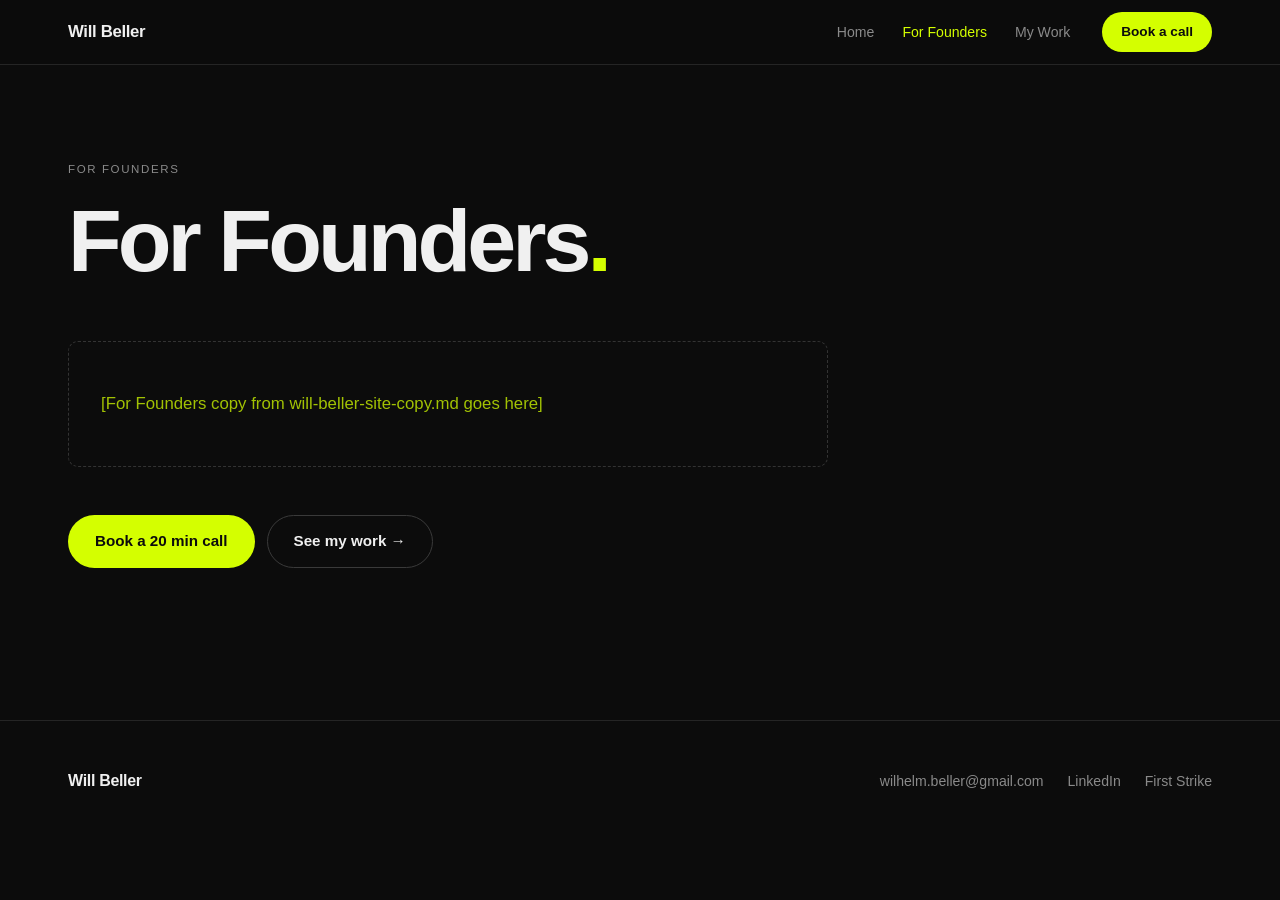
==== for-founders.html @ 4aec3b42 "Add Home and For Founders pages, move portfolio to My Work - Restore the portfolio from the live Net" ====
<!DOCTYPE html>
<html lang="en-GB">
<head>
  <meta charset="UTF-8">
  <meta name="viewport" content="width=device-width, initial-scale=1.0">
  <title>For Founders | Will Beller</title>
  <link rel="stylesheet" href="site.css">
  <style>
    .page {
      padding: 96px 0 112px;
    }

    .eyebrow {
      font-size: 0.72rem;
      text-transform: uppercase;
      letter-spacing: 0.14em;
      color: var(--muted);
      margin-bottom: 20px;
    }

    .page h1 {
      font-size: clamp(2.6rem, 8vw, 5.5rem);
      font-weight: 800;
      letter-spacing: -0.045em;
      line-height: 0.98;
    }

    .page h1 span { color: var(--accent); }

    /* Holds the For Founders copy until will-beller-site-copy.md is added */
    .copy-placeholder {
      margin-top: 56px;
      max-width: 760px;
      padding: 48px 32px;
      border: 1px dashed #333;
      border-radius: var(--radius);
      font-size: 1.05rem;
      line-height: 1.7;
    }

    .cta-row {
      display: flex;
      gap: 12px;
      flex-wrap: wrap;
      margin-top: 48px;
    }

    @media (max-width: 700px) {
      .page { padding: 64px 0 80px; }
      .copy-placeholder { padding: 32px 20px; }
    }
  </style>
</head>
<body>

<nav class="site-nav" aria-label="Main">
  <div class="site-nav-inner">
    <a class="site-logo" href="index.html">Will Beller</a>
    <ul class="site-links">
      <li><a href="index.html">Home</a></li>
      <li><a href="for-founders.html" aria-current="page">For Founders</a></li>
      <li><a href="work.html">My Work</a></li>
    </ul>
    <!-- TODO: booking link -->
    <a class="btn btn-primary btn-sm" href="#">Book a call</a>
  </div>
</nav>

<main class="page">
  <div class="wrap">
    <p class="eyebrow">For Founders</p>
    <h1>For Founders<span>.</span></h1>

    <div class="copy-placeholder">
      <p class="ph">[For Founders copy from will-beller-site-copy.md goes here]</p>
    </div>

    <div class="cta-row">
      <!-- TODO: booking link -->
      <a class="btn btn-primary" href="#">Book a 20 min call</a>
      <a class="btn btn-ghost" href="work.html">See my work &rarr;</a>
    </div>
  </div>
</main>

<footer class="site-footer">
  <div class="wrap">
    <span class="footer-name">Will Beller</span>
    <ul class="footer-links">
      <li><a href="mailto:wilhelm.beller@gmail.com">wilhelm.beller@gmail.com</a></li>
      <!-- TODO: LinkedIn and First Strike links -->
      <li><a href="#">LinkedIn</a></li>
      <li><a href="#">First Strike</a></li>
    </ul>
  </div>
</footer>

</body>
</html>
---- site.css ----
/* Shared styles for every page: tokens, site nav, buttons, footer. */

:root {
  --bg: #0c0c0c;
  --surface: #161616;
  --border: #252525;
  --text: #f0f0f0;
  --muted: #8a8a8a;
  --accent: #d4ff00;
  --accent-ink: #0c0c0c;
  --radius: 10px;
  --max: 1240px;
  --gutter: 48px;
}

* { box-sizing: border-box; margin: 0; padding: 0; }

html { scroll-behavior: smooth; }

body {
  background: var(--bg);
  color: var(--text);
  font-family: -apple-system, BlinkMacSystemFont, 'Segoe UI', sans-serif;
  line-height: 1.5;
  -webkit-font-smoothing: antialiased;
}

a { color: inherit; }

.wrap {
  max-width: var(--max);
  margin: 0 auto;
  padding: 0 var(--gutter);
}

/* ── Site nav ── */
.site-nav {
  position: sticky;
  top: 0;
  z-index: 200;
  background: rgba(12,12,12,0.92);
  backdrop-filter: blur(12px);
  -webkit-backdrop-filter: blur(12px);
  border-bottom: 1px solid var(--border);
}

.site-nav-inner {
  max-width: var(--max);
  margin: 0 auto;
  padding: 0 var(--gutter);
  height: 64px;
  display: flex;
  align-items: center;
  gap: 32px;
}

.site-logo {
  font-weight: 700;
  font-size: 1.05rem;
  letter-spacing: -0.02em;
  text-decoration: none;
  margin-right: auto;
}

.site-links {
  display: flex;
  align-items: center;
  gap: 28px;
  list-style: none;
}

.site-links a {
  font-size: 0.88rem;
  color: var(--muted);
  text-decoration: none;
  transition: color 0.15s;
}

.site-links a:hover { color: var(--text); }
.site-links a[aria-current="page"] { color: var(--accent); }

/* ── Buttons ── */
.btn {
  display: inline-flex;
  align-items: center;
  justify-content: center;
  gap: 8px;
  padding: 14px 26px;
  border-radius: 100px;
  font-size: 0.95rem;
  font-weight: 600;
  text-decoration: none;
  border: 1px solid transparent;
  transition: transform 0.15s, background 0.15s, border-color 0.15s;
  white-space: nowrap;
}

.btn:hover { transform: translateY(-1px); }

.btn-primary { background: var(--accent); color: var(--accent-ink); }
.btn-primary:hover { background: #e2ff4d; }

.btn-ghost { border-color: #3a3a3a; color: var(--text); }
.btn-ghost:hover { border-color: var(--text); }

.btn-sm { padding: 9px 18px; font-size: 0.85rem; }

/* ── Footer ── */
.site-footer {
  border-top: 1px solid var(--border);
  padding: 48px 0 56px;
  margin-top: 40px;
}

.site-footer .wrap {
  display: flex;
  justify-content: space-between;
  align-items: center;
  gap: 24px;
  flex-wrap: wrap;
}

.footer-name { font-weight: 700; letter-spacing: -0.02em; }

.footer-links {
  display: flex;
  gap: 24px;
  flex-wrap: wrap;
  list-style: none;
}

.footer-links a {
  color: var(--muted);
  font-size: 0.88rem;
  text-decoration: none;
}

.footer-links a:hover { color: var(--accent); }

/* Placeholder text still waiting on real copy or figures */
.ph { color: var(--accent); opacity: 0.75; }

@media (max-width: 700px) {
  :root { --gutter: 16px; }

  .site-nav-inner {
    height: auto;
    padding-top: 12px;
    padding-bottom: 12px;
    flex-wrap: wrap;
    row-gap: 10px;
    column-gap: 16px;
  }

  .site-links {
    order: 3;
    width: 100%;
    gap: 22px;
  }

  .site-links a { font-size: 0.85rem; }
}

@media (prefers-reduced-motion: reduce) {
  html { scroll-behavior: auto; }
  *, *::before, *::after { transition: none !important; animation: none !important; }
}
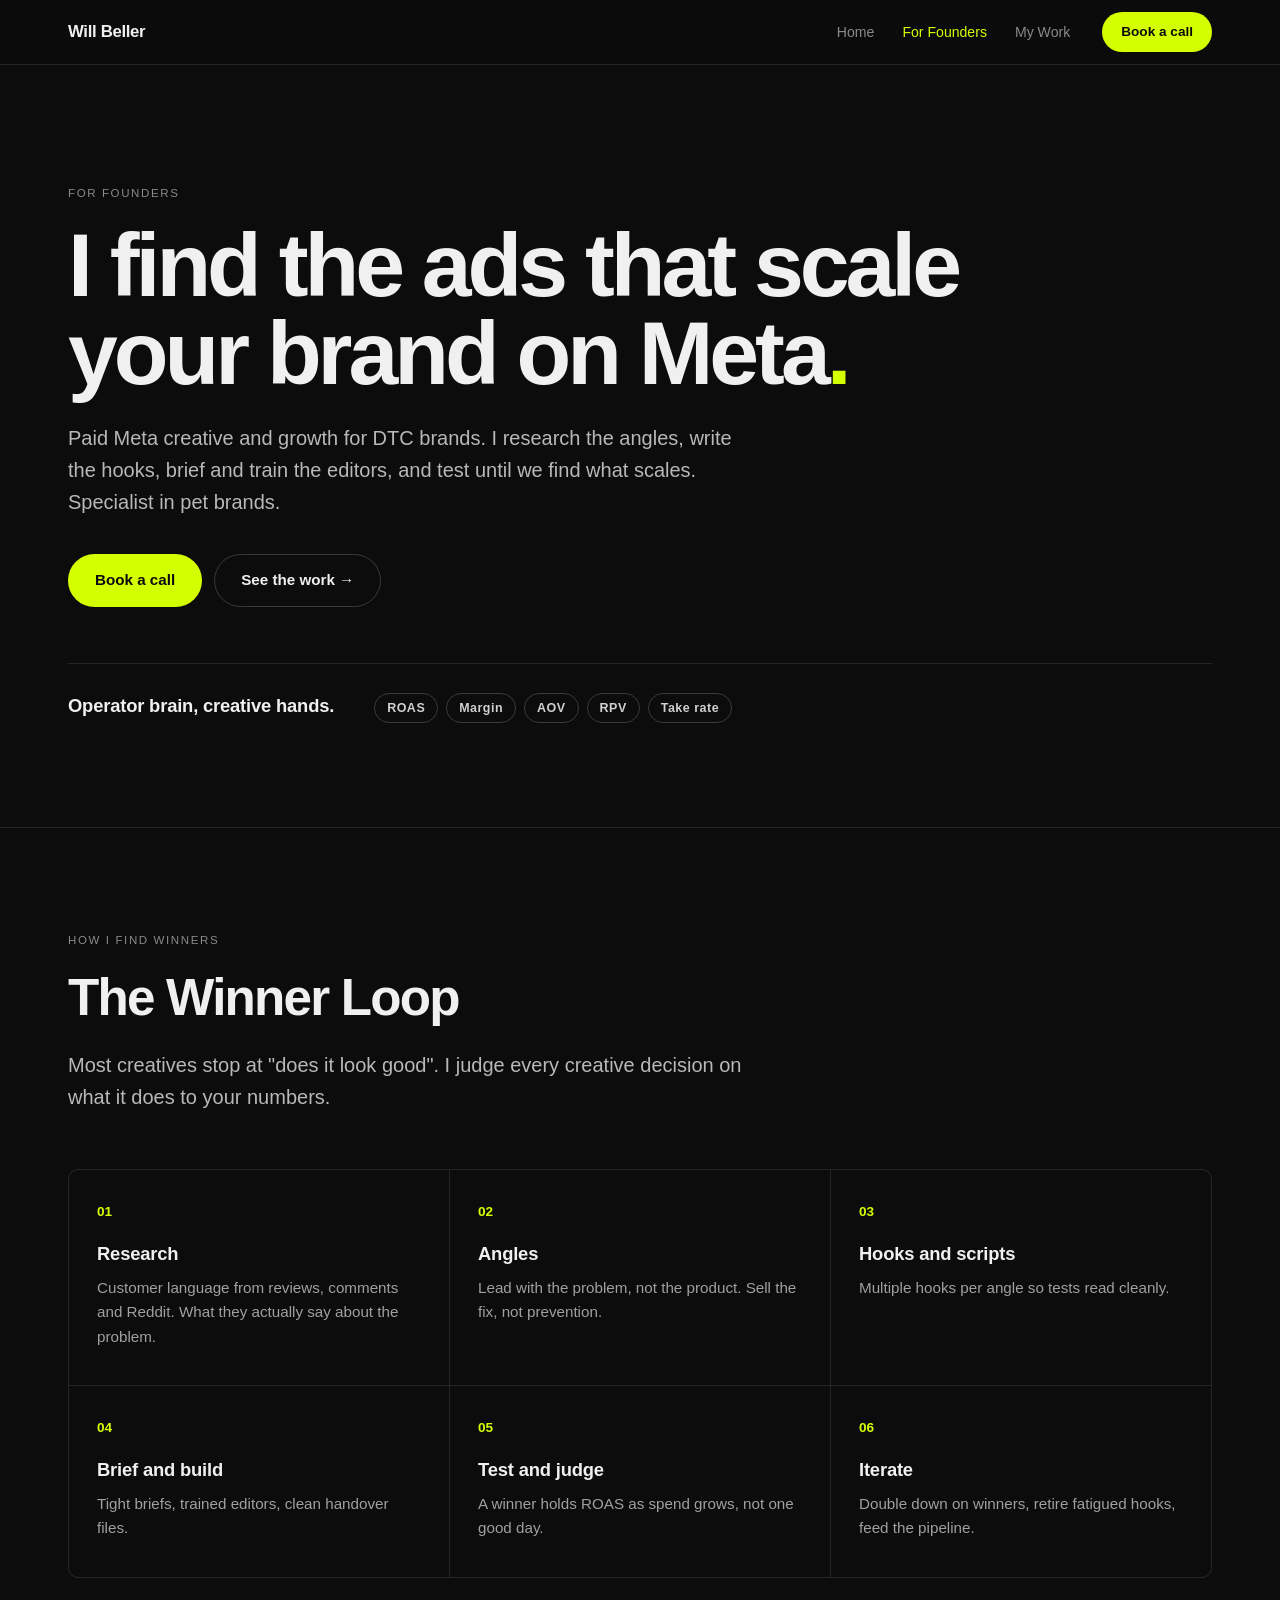
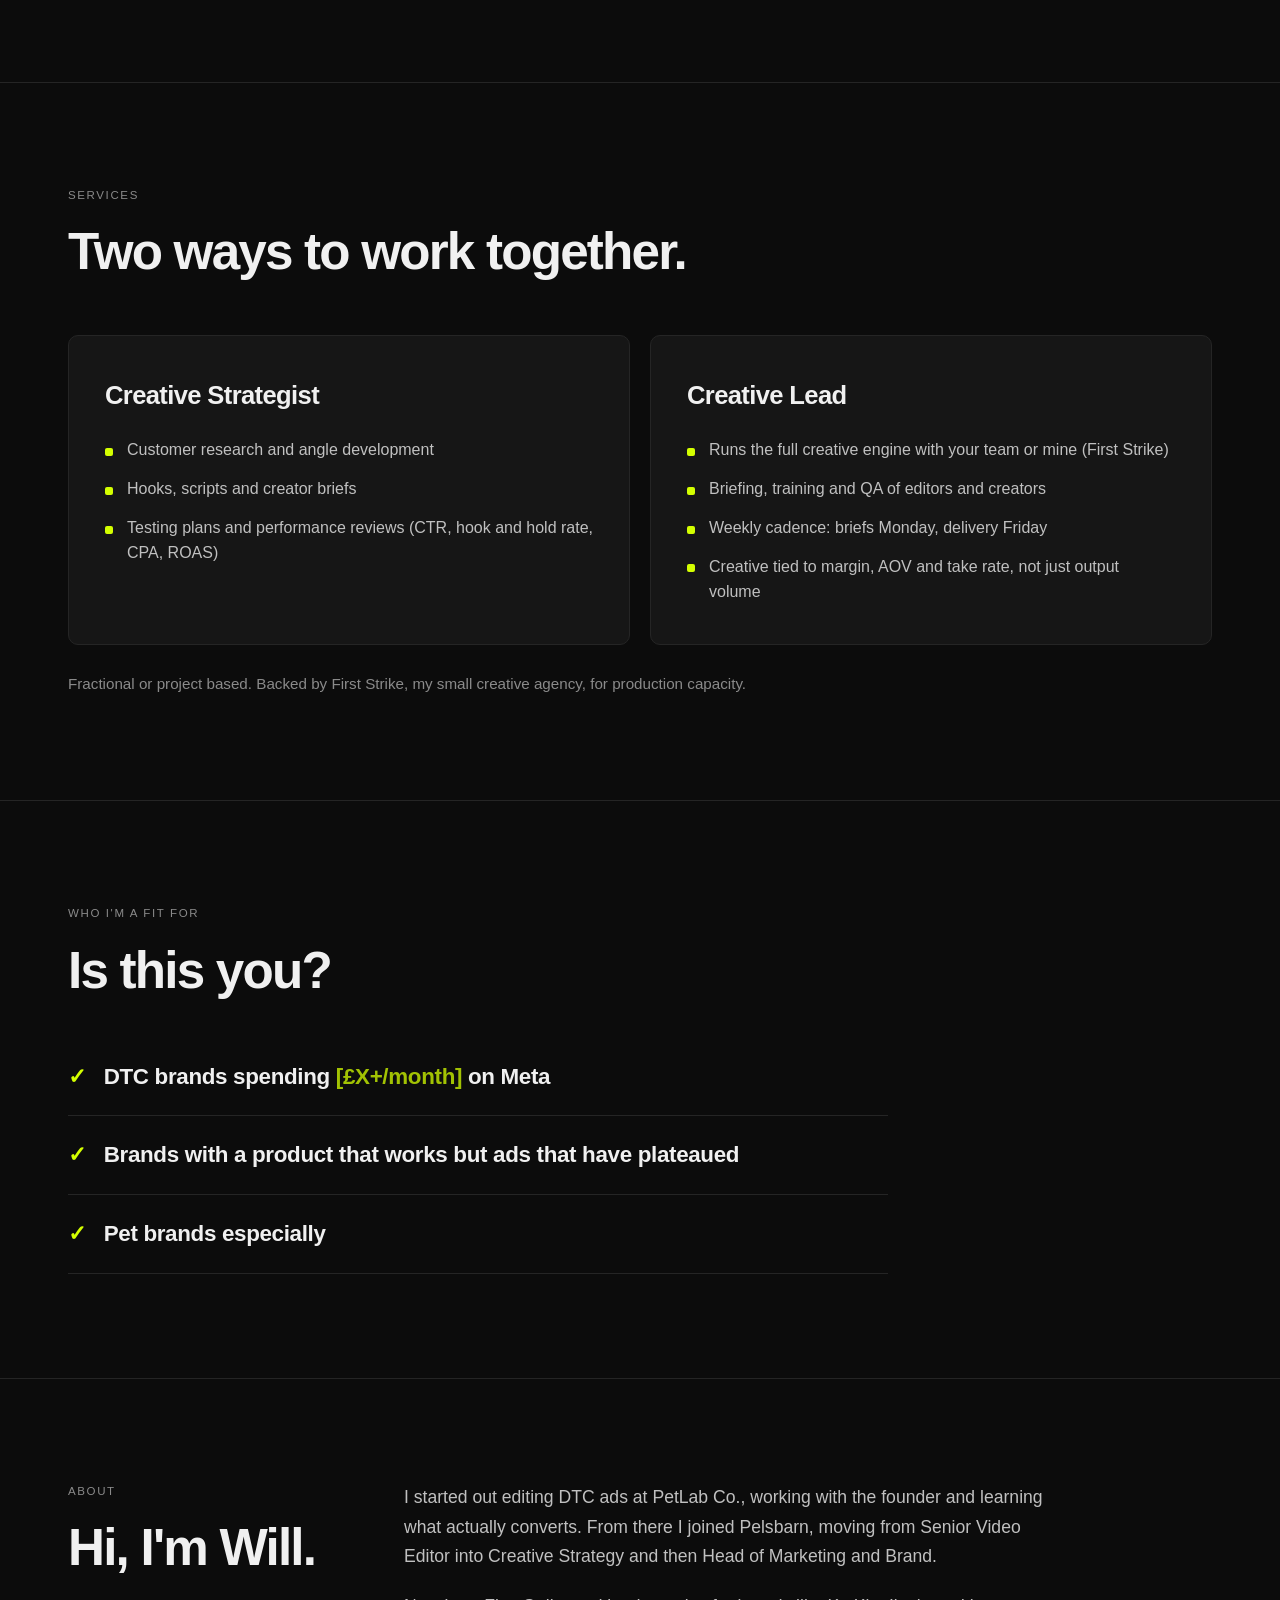
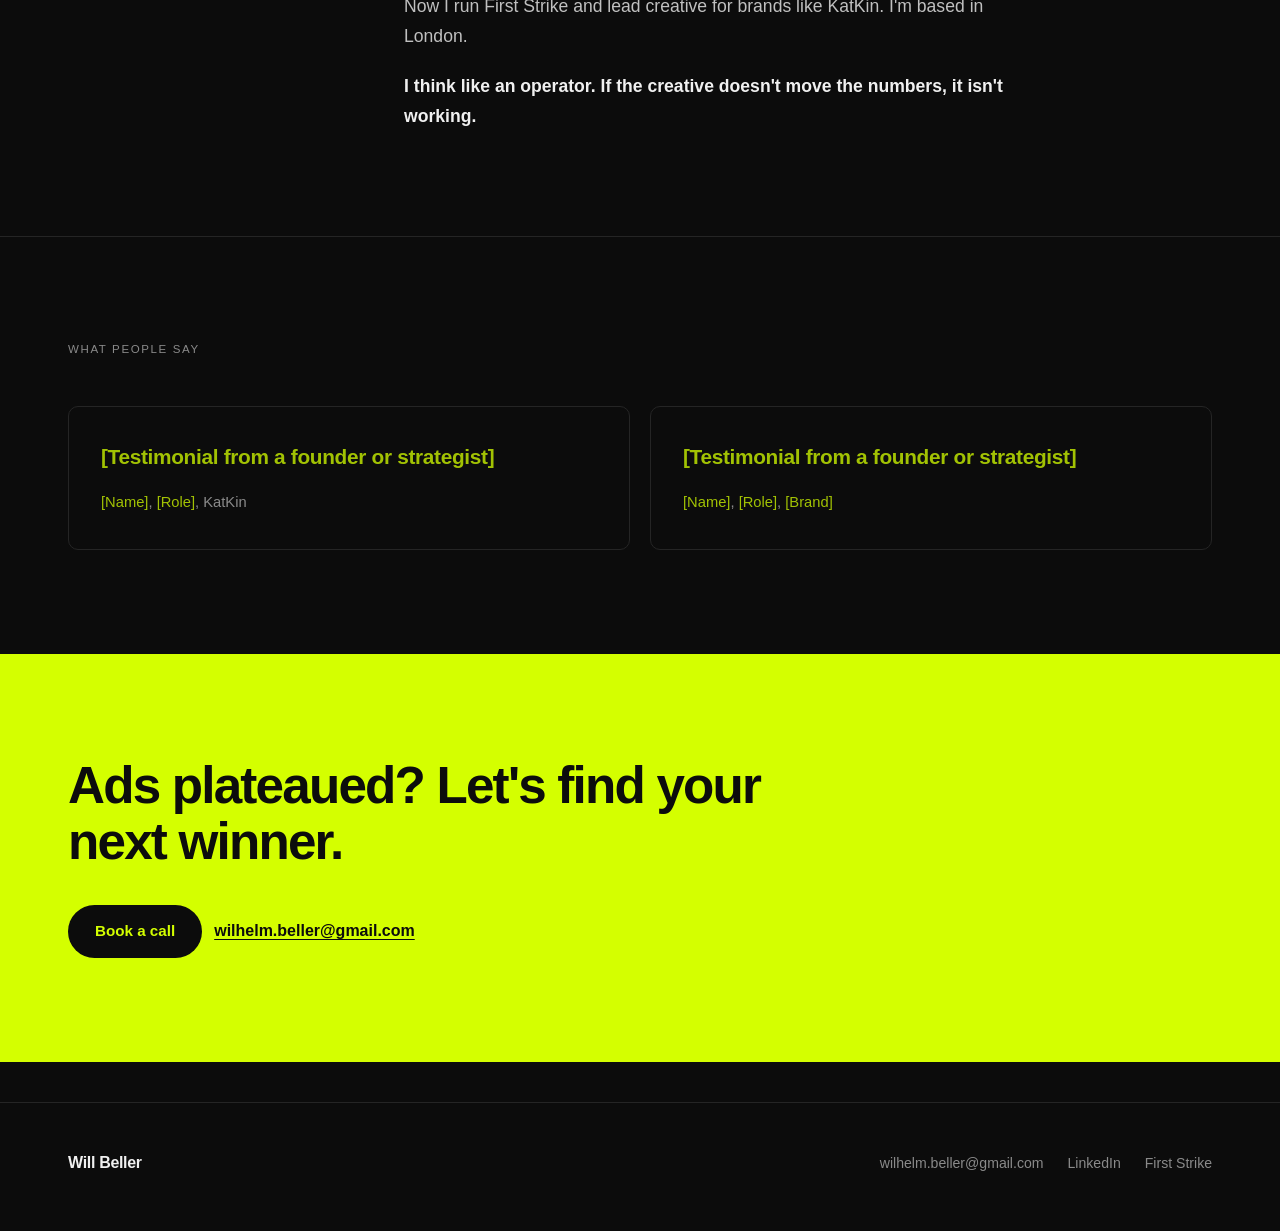
==== commit b928e870: "Build out For Founders page from the site brief Co-Authored-By: Claude Opus 5.5 <noreply@anthropic.c" ====
--- a/for-founders.html
+++ b/for-founders.html
@@ -4,11 +4,11 @@
   <meta charset="UTF-8">
   <meta name="viewport" content="width=device-width, initial-scale=1.0">
   <title>For Founders | Will Beller</title>
+  <meta name="description" content="Paid Meta creative and growth for DTC brands. Creative Strategist and Creative Lead, specialist in pet brands.">
   <link rel="stylesheet" href="site.css">
   <style>
-    .page {
-      padding: 96px 0 112px;
-    }
+    section { padding: 104px 0; }
+    section + section { border-top: 1px solid var(--border); }
 
     .eyebrow {
       font-size: 0.72rem;
@@ -18,36 +18,276 @@
       margin-bottom: 20px;
     }
 
-    .page h1 {
-      font-size: clamp(2.6rem, 8vw, 5.5rem);
-      font-weight: 800;
-      letter-spacing: -0.045em;
-      line-height: 0.98;
-    }
-
-    .page h1 span { color: var(--accent); }
-
-    /* Holds the For Founders copy until will-beller-site-copy.md is added */
-    .copy-placeholder {
-      margin-top: 56px;
-      max-width: 760px;
-      padding: 48px 32px;
-      border: 1px dashed #333;
-      border-radius: var(--radius);
-      font-size: 1.05rem;
-      line-height: 1.7;
+    .big {
+      font-size: clamp(2rem, 5vw, 3.2rem);
+      font-weight: 700;
+      letter-spacing: -0.035em;
+      line-height: 1.08;
+      max-width: 880px;
+    }
+
+    .lead {
+      margin-top: 24px;
+      font-size: clamp(1.05rem, 2vw, 1.25rem);
+      color: #b8b8b8;
+      max-width: 680px;
+      line-height: 1.6;
     }
 
     .cta-row {
       display: flex;
       gap: 12px;
       flex-wrap: wrap;
+      margin-top: 36px;
+    }
+
+    /* ── Hero ── */
+    .hero { padding: 120px 0 104px; }
+
+    .hero h1 {
+      font-size: clamp(2.6rem, 7.5vw, 5.6rem);
+      font-weight: 800;
+      letter-spacing: -0.045em;
+      line-height: 0.98;
+      max-width: 1000px;
+    }
+
+    .hero h1 span { color: var(--accent); }
+
+    .diff {
+      margin-top: 56px;
+      padding-top: 28px;
+      border-top: 1px solid var(--border);
+      display: flex;
+      gap: 12px 40px;
+      flex-wrap: wrap;
+      align-items: baseline;
+    }
+
+    .diff strong {
+      font-size: 1.15rem;
+      letter-spacing: -0.01em;
+    }
+
+    .metrics {
+      display: flex;
+      gap: 8px;
+      flex-wrap: wrap;
+      list-style: none;
+    }
+
+    .metrics li {
+      font-size: 0.78rem;
+      font-weight: 600;
+      letter-spacing: 0.04em;
+      padding: 5px 12px;
+      border-radius: 100px;
+      border: 1px solid #3a3a3a;
+      color: #d0d0d0;
+    }
+
+    /* ── The Winner Loop ── */
+    .loop {
+      margin-top: 56px;
+      display: grid;
+      grid-template-columns: repeat(3, 1fr);
+      gap: 1px;
+      background: var(--border);
+      border: 1px solid var(--border);
+      border-radius: var(--radius);
+      overflow: hidden;
+      list-style: none;
+      counter-reset: step;
+    }
+
+    .loop li {
+      background: var(--bg);
+      padding: 32px 28px 36px;
+      counter-increment: step;
+    }
+
+    .loop li::before {
+      content: counter(step, decimal-leading-zero);
+      display: block;
+      font-size: 0.85rem;
+      font-weight: 700;
+      color: var(--accent);
+      font-variant-numeric: tabular-nums;
+      margin-bottom: 18px;
+    }
+
+    .loop h3 { font-size: 1.15rem; letter-spacing: -0.01em; }
+
+    .loop p {
+      margin-top: 8px;
+      color: #a0a0a0;
+      font-size: 0.95rem;
+      line-height: 1.6;
+    }
+
+    /* ── Services ── */
+    .services {
+      margin-top: 56px;
+      display: grid;
+      grid-template-columns: 1fr 1fr;
+      gap: 20px;
+    }
+
+    .service {
+      background: var(--surface);
+      border: 1px solid var(--border);
+      border-radius: var(--radius);
+      padding: 40px 36px;
+    }
+
+    .service h3 {
+      font-size: 1.6rem;
+      letter-spacing: -0.025em;
+    }
+
+    .service ul {
+      margin-top: 24px;
+      list-style: none;
+      display: grid;
+      gap: 14px;
+    }
+
+    .service li {
+      position: relative;
+      padding-left: 22px;
+      color: #c0c0c0;
+      line-height: 1.55;
+    }
+
+    .service li::before {
+      content: "";
+      position: absolute;
+      left: 0;
+      top: 0.6em;
+      width: 8px;
+      height: 8px;
+      border-radius: 2px;
+      background: var(--accent);
+    }
+
+    .services-note {
+      margin-top: 28px;
+      color: var(--muted);
+      font-size: 0.95rem;
+    }
+
+    /* ── Fit ── */
+    .fit {
+      margin-top: 40px;
+      list-style: none;
+      display: grid;
+      gap: 0;
+      max-width: 820px;
+    }
+
+    .fit li {
+      padding: 22px 0;
+      border-bottom: 1px solid var(--border);
+      font-size: clamp(1.1rem, 2.2vw, 1.4rem);
+      font-weight: 600;
+      letter-spacing: -0.015em;
+      display: flex;
+      gap: 18px;
+      align-items: baseline;
+    }
+
+    .fit li::before {
+      content: "\2713";
+      color: var(--accent);
+      font-weight: 700;
+    }
+
+    /* ── About ── */
+    .about {
+      display: grid;
+      grid-template-columns: 280px 1fr;
+      gap: 56px;
+    }
+
+    .about-body p {
+      font-size: 1.1rem;
+      color: #c0c0c0;
+      line-height: 1.7;
+      max-width: 640px;
+    }
+
+    .about-body p + p { margin-top: 20px; }
+
+    .about-body .kicker {
+      color: var(--text);
+      font-weight: 600;
+    }
+
+    /* ── Testimonials ── */
+    .quotes {
       margin-top: 48px;
+      display: grid;
+      grid-template-columns: 1fr 1fr;
+      gap: 20px;
+    }
+
+    .quote-card {
+      border: 1px solid var(--border);
+      border-radius: var(--radius);
+      padding: 36px 32px;
+    }
+
+    .quote-card blockquote {
+      font-size: 1.3rem;
+      font-weight: 600;
+      letter-spacing: -0.015em;
+      line-height: 1.35;
+    }
+
+    .quote-card cite {
+      display: block;
+      margin-top: 20px;
+      font-style: normal;
+      color: var(--muted);
+      font-size: 0.92rem;
+    }
+
+    /* ── Final CTA ── */
+    .final {
+      background: var(--accent);
+      color: var(--accent-ink);
+      border-top: none !important;
+    }
+
+    .final .big { max-width: 760px; }
+
+    .final .btn-dark {
+      background: var(--accent-ink);
+      color: var(--accent);
+    }
+
+    .final .email {
+      font-weight: 600;
+      text-decoration: underline;
+      text-underline-offset: 3px;
+      align-self: center;
+    }
+
+    @media (max-width: 960px) {
+      .loop { grid-template-columns: repeat(2, 1fr); }
+      .about { grid-template-columns: 1fr; gap: 8px; }
     }
 
     @media (max-width: 700px) {
-      .page { padding: 64px 0 80px; }
-      .copy-placeholder { padding: 32px 20px; }
+      section { padding: 72px 0; }
+      .hero { padding: 64px 0 72px; }
+      .loop { grid-template-columns: 1fr; }
+      .loop li { padding: 26px 22px 28px; }
+      .services, .quotes { grid-template-columns: 1fr; }
+      .service { padding: 30px 24px; }
+      .quote-card { padding: 28px 24px; }
+      .cta-row .btn { flex: 1 1 100%; }
+      .final .email { flex: 1 1 100%; text-align: center; padding: 8px 0; }
     }
   </style>
 </head>
@@ -66,21 +306,152 @@
   </div>
 </nav>
 
-<main class="page">
-  <div class="wrap">
-    <p class="eyebrow">For Founders</p>
-    <h1>For Founders<span>.</span></h1>
-
-    <div class="copy-placeholder">
-      <p class="ph">[For Founders copy from will-beller-site-copy.md goes here]</p>
-    </div>
-
-    <div class="cta-row">
-      <!-- TODO: booking link -->
-      <a class="btn btn-primary" href="#">Book a 20 min call</a>
-      <a class="btn btn-ghost" href="work.html">See my work &rarr;</a>
-    </div>
-  </div>
+<main>
+
+  <!-- Hero -->
+  <section class="hero">
+    <div class="wrap">
+      <p class="eyebrow">For Founders</p>
+      <h1>I find the ads that scale your brand on Meta<span>.</span></h1>
+      <p class="lead">Paid Meta creative and growth for DTC brands. I research the angles, write the hooks, brief and train the editors, and test until we find what scales. Specialist in pet brands.</p>
+      <div class="cta-row">
+        <!-- TODO: booking link -->
+        <a class="btn btn-primary" href="#">Book a call</a>
+        <a class="btn btn-ghost" href="work.html">See the work &rarr;</a>
+      </div>
+      <div class="diff">
+        <strong>Operator brain, creative hands.</strong>
+        <ul class="metrics" aria-label="What every creative decision is judged on">
+          <li>ROAS</li>
+          <li>Margin</li>
+          <li>AOV</li>
+          <li>RPV</li>
+          <li>Take rate</li>
+        </ul>
+      </div>
+    </div>
+  </section>
+
+  <!-- Approach -->
+  <section id="approach">
+    <div class="wrap">
+      <p class="eyebrow">How I find winners</p>
+      <h2 class="big">The Winner Loop</h2>
+      <p class="lead">Most creatives stop at "does it look good". I judge every creative decision on what it does to your numbers.</p>
+      <ol class="loop">
+        <li>
+          <h3>Research</h3>
+          <p>Customer language from reviews, comments and Reddit. What they actually say about the problem.</p>
+        </li>
+        <li>
+          <h3>Angles</h3>
+          <p>Lead with the problem, not the product. Sell the fix, not prevention.</p>
+        </li>
+        <li>
+          <h3>Hooks and scripts</h3>
+          <p>Multiple hooks per angle so tests read cleanly.</p>
+        </li>
+        <li>
+          <h3>Brief and build</h3>
+          <p>Tight briefs, trained editors, clean handover files.</p>
+        </li>
+        <li>
+          <h3>Test and judge</h3>
+          <p>A winner holds ROAS as spend grows, not one good day.</p>
+        </li>
+        <li>
+          <h3>Iterate</h3>
+          <p>Double down on winners, retire fatigued hooks, feed the pipeline.</p>
+        </li>
+      </ol>
+    </div>
+  </section>
+
+  <!-- Services -->
+  <section id="services">
+    <div class="wrap">
+      <p class="eyebrow">Services</p>
+      <h2 class="big">Two ways to work together.</h2>
+      <div class="services">
+        <div class="service">
+          <h3>Creative Strategist</h3>
+          <ul>
+            <li>Customer research and angle development</li>
+            <li>Hooks, scripts and creator briefs</li>
+            <li>Testing plans and performance reviews (CTR, hook and hold rate, CPA, ROAS)</li>
+          </ul>
+        </div>
+        <div class="service">
+          <h3>Creative Lead</h3>
+          <ul>
+            <li>Runs the full creative engine with your team or mine (First Strike)</li>
+            <li>Briefing, training and QA of editors and creators</li>
+            <li>Weekly cadence: briefs Monday, delivery Friday</li>
+            <li>Creative tied to margin, AOV and take rate, not just output volume</li>
+          </ul>
+        </div>
+      </div>
+      <p class="services-note">Fractional or project based. Backed by First Strike, my small creative agency, for production capacity.</p>
+    </div>
+  </section>
+
+  <!-- Fit -->
+  <section id="fit">
+    <div class="wrap">
+      <p class="eyebrow">Who I'm a fit for</p>
+      <h2 class="big">Is this you?</h2>
+      <ul class="fit">
+        <li><span>DTC brands spending <span class="ph">[£X+/month]</span> on Meta</span></li>
+        <li><span>Brands with a product that works but ads that have plateaued</span></li>
+        <li><span>Pet brands especially</span></li>
+      </ul>
+    </div>
+  </section>
+
+  <!-- About -->
+  <section id="about">
+    <div class="wrap about">
+      <div>
+        <p class="eyebrow">About</p>
+        <h2 class="big">Hi, I'm Will.</h2>
+      </div>
+      <div class="about-body">
+        <p>I started out editing DTC ads at PetLab Co., working with the founder and learning what actually converts. From there I joined Pelsbarn, moving from Senior Video Editor into Creative Strategy and then Head of Marketing and Brand.</p>
+        <p>Now I run First Strike and lead creative for brands like KatKin. I'm based in London.</p>
+        <p class="kicker">I think like an operator. If the creative doesn't move the numbers, it isn't working.</p>
+      </div>
+    </div>
+  </section>
+
+  <!-- Testimonials -->
+  <section id="testimonials">
+    <div class="wrap">
+      <p class="eyebrow">What people say</p>
+      <div class="quotes">
+        <figure class="quote-card">
+          <blockquote class="ph">[Testimonial from a founder or strategist]</blockquote>
+          <cite><span class="ph">[Name]</span>, <span class="ph">[Role]</span>, KatKin</cite>
+        </figure>
+        <figure class="quote-card">
+          <blockquote class="ph">[Testimonial from a founder or strategist]</blockquote>
+          <cite><span class="ph">[Name]</span>, <span class="ph">[Role]</span>, <span class="ph">[Brand]</span></cite>
+        </figure>
+      </div>
+    </div>
+  </section>
+
+  <!-- Final CTA -->
+  <section class="final">
+    <div class="wrap">
+      <h2 class="big">Ads plateaued? Let's find your next winner.</h2>
+      <div class="cta-row">
+        <!-- TODO: booking link -->
+        <a class="btn btn-dark" href="#">Book a call</a>
+        <a class="email" href="mailto:wilhelm.beller@gmail.com">wilhelm.beller@gmail.com</a>
+      </div>
+    </div>
+  </section>
+
 </main>
 
 <footer class="site-footer">
--- a/site.css
+++ b/site.css
@@ -159,6 +159,18 @@
   }
 
   .site-links a { font-size: 0.85rem; }
+
+  /* Bigger tap targets on touch screens; nav padding shrinks to keep the same look */
+  .site-nav-inner { padding-top: 2px; padding-bottom: 0; row-gap: 0; }
+
+  .site-logo,
+  .site-links a,
+  .footer-links a {
+    display: inline-block;
+    padding: 12px 0;
+  }
+
+  .footer-links { gap: 0 24px; }
 }
 
 @media (prefers-reduced-motion: reduce) {
